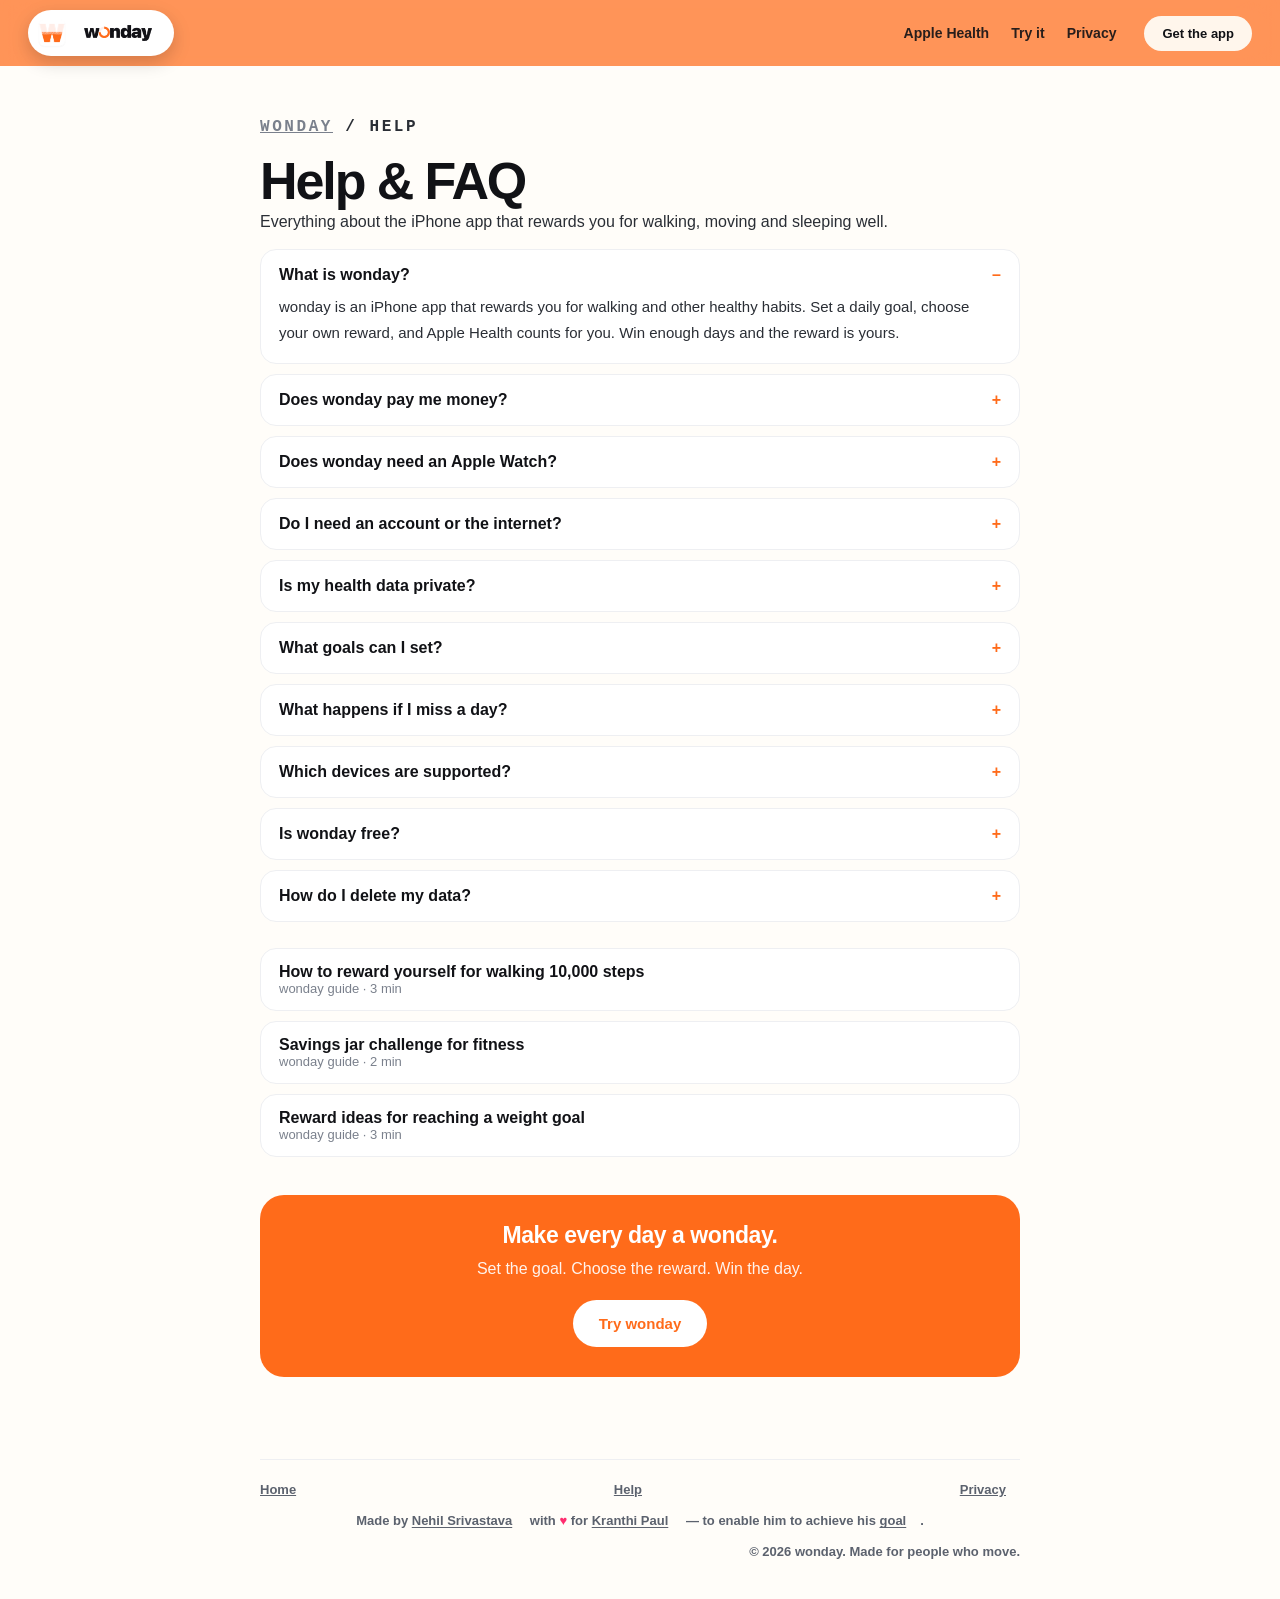
==== site/help.html @ b44d1495 "website, welcome page" ====
<!doctype html>
<html lang="en">
<head>
<meta charset="utf-8">
<meta name="viewport" content="width=device-width, initial-scale=1">
<title>Help &amp; FAQ | wonday rewards</title>
<meta name="description" content="wonday help: the iPhone app that rewards you for walking. No Apple Watch needed, no account, health data stays on your phone.">
<!-- Live domain: https://wonday.kranehx.com -->
<link rel="canonical" href="https://wonday.kranehx.com/help.html">
<meta property="og:site_name" content="wonday">
<meta property="og:type" content="website">
<meta property="og:title" content="Help &amp; FAQ | wonday rewards">
<meta property="og:description" content="wonday help: the iPhone app that rewards you for walking. No Apple Watch needed, no account, health data stays on your phone.">
<meta property="og:url" content="https://wonday.kranehx.com/help.html">
<meta property="og:image" content="https://wonday.kranehx.com/assets/wonday-share.png">
<meta name="twitter:card" content="summary_large_image">
<meta name="twitter:title" content="Help &amp; FAQ | wonday rewards">
<meta name="twitter:description" content="wonday help: the iPhone app that rewards you for walking. No Apple Watch needed, no account, health data stays on your phone.">
<meta name="twitter:image" content="https://wonday.kranehx.com/assets/wonday-share.png">
<link rel="icon" href="assets/wonday-favicon.png">
<link rel="apple-touch-icon" href="assets/wonday-favicon.png">
<link rel="stylesheet" href="styles.css">
<link rel="stylesheet" href="pages.css">
<script type="application/ld+json">
{"@context":"https://schema.org","@type":"FAQPage","mainEntity":[
{"@type":"Question","name":"What is wonday?","acceptedAnswer":{"@type":"Answer","text":"wonday is an iPhone app that rewards you for walking and other healthy habits. Set a daily goal, choose your own reward, and Apple Health counts for you. Win enough days and the reward is yours."}},
{"@type":"Question","name":"Does wonday pay me money?","acceptedAnswer":{"@type":"Answer","text":"No. You pay for your own rewards. wonday only keeps the score: it tracks your wins and tells you when a reward is earned."}},
{"@type":"Question","name":"Does wonday need an Apple Watch?","acceptedAnswer":{"@type":"Answer","text":"No. Your iPhone already counts steps through Apple Health. An Apple Watch can improve accuracy for workouts and rings, but it is optional."}},
{"@type":"Question","name":"Do I need an account or the internet?","acceptedAnswer":{"@type":"Answer","text":"No sign-up, no account, no server. Everything works on your iPhone, including offline."}},
{"@type":"Question","name":"Is my health data private?","acceptedAnswer":{"@type":"Answer","text":"Yes. wonday reads Apple Health data read-only to keep score. It never writes to Apple Health and health data never leaves your iPhone."}},
{"@type":"Question","name":"What goals can I set?","acceptedAnswer":{"@type":"Answer","text":"Steps, activity rings, workouts or exercise minutes, and sleep — anything Apple Health already tracks."}},
{"@type":"Question","name":"What happens if I miss a day?","acceptedAnswer":{"@type":"Answer","text":"That is fine. Pick flexible (for example 20 wins of 30 days), a streak, or a savings jar that fills with every win."}},
{"@type":"Question","name":"Which devices are supported?","acceptedAnswer":{"@type":"Answer","text":"iPhone with iOS 18 or later, using Apple Health."}},
{"@type":"Question","name":"Is wonday free?","acceptedAnswer":{"@type":"Answer","text":"Yes, wonday is free to download on the App Store."}},
{"@type":"Question","name":"How do I delete my data?","acceptedAnswer":{"@type":"Answer","text":"Your data lives only on your iPhone. Delete a challenge inside the app to remove it, or delete the app to remove everything."}}
]}
</script>
</head>
<body class="page" data-block="hero">
<header class="topbar" id="topbar" style="--bar:#FF6B1A">
  <a class="logo" href="index.html" aria-label="wonday home"><img class="brand-icon" src="assets/wonday-icon.png" alt="" width="72" height="72"><img class="brand-logo" src="assets/wonday-wordmark-transparent.png" alt="wonday" width="120" height="45"></a>
  <nav class="links" aria-label="Sections">
    <a href="index.html#health">Apple Health</a>
    <a href="index.html#try">Try it</a>
    <a href="privacy.html">Privacy</a>
  </nav>
  <a class="getapp" href="index.html#final">Get the app</a>
</header>
<main class="page-main">
  <p class="crumb"><a href="index.html">wonday</a> / Help</p>
  <h1>Help &amp; FAQ</h1>
  <p class="lede">Everything about the iPhone app that rewards you for walking, moving and sleeping well.</p>

  <div class="faq">
    <details open>
      <summary>What is wonday?</summary>
      <p>wonday is an iPhone app that rewards you for walking and other healthy habits. Set a daily goal, choose your own reward, and Apple&nbsp;Health counts for you. Win enough days and the reward is yours.</p>
    </details>
    <details>
      <summary>Does wonday pay me money?</summary>
      <p>No. You pay for your own rewards — a trip, shoes, a treat, anything you choose. wonday only keeps the score: it tracks your wins and tells you when a reward is earned.</p>
    </details>
    <details>
      <summary>Does wonday need an Apple Watch?</summary>
      <p>No. Your iPhone already counts steps through Apple&nbsp;Health, so you can start today with the phone in your pocket. An Apple&nbsp;Watch can improve accuracy for workouts and rings, but it is optional.</p>
    </details>
    <details>
      <summary>Do I need an account or the internet?</summary>
      <p>No sign-up, no account, no server. Everything works on your iPhone, including offline.</p>
    </details>
    <details>
      <summary>Is my health data private?</summary>
      <p>Yes. wonday reads Apple&nbsp;Health data read-only to keep score. It never writes to Apple&nbsp;Health, and health data never leaves your iPhone. See the <a href="privacy.html">Privacy Policy</a>.</p>
    </details>
    <details>
      <summary>What goals can I set?</summary>
      <p>Steps, activity rings, workouts or exercise minutes, and sleep — anything Apple&nbsp;Health already tracks. No logging: your day fills up on its own.</p>
    </details>
    <details>
      <summary>What happens if I miss a day?</summary>
      <p>That&rsquo;s fine. Pick a flexible rule (for example 20 wins of 30 days), keep a streak, or fill a savings jar with every win.</p>
    </details>
    <details>
      <summary>Which devices are supported?</summary>
      <p>iPhone with iOS 18 or later, using Apple&nbsp;Health.</p>
    </details>
    <details>
      <summary>Is wonday free?</summary>
      <p>Yes, wonday is free to download on the App Store.</p>
    </details>
    <details>
      <summary>How do I delete my data?</summary>
      <p>Your data lives only on your iPhone. Delete a challenge inside the app to remove it, or delete the app to remove everything.</p>
    </details>
  </div>

  <div class="more">
    <a href="walk-10000-steps.html">How to reward yourself for walking 10,000 steps<span>wonday guide · 3 min</span></a>
    <a href="savings-jar-challenge.html">Savings jar challenge for fitness<span>wonday guide · 2 min</span></a>
    <a href="reward-ideas-weight-goal.html">Reward ideas for reaching a weight goal<span>wonday guide · 3 min</span></a>
  </div>

  <div class="cta-card">
    <h2>Make every day a wonday.</h2>
    <p>Set the goal. Choose the reward. Win the day.</p>
    <a class="btn light" href="index.html#final">Try wonday</a>
  </div>
</main>
<footer class="page-foot">
  <a href="index.html">Home</a><a href="help.html">Help</a><a href="privacy.html">Privacy</a>
  <span class="madewith">Made by <a href="https://www.linkedin.com/in/nehilsrivastava/">Nehil Srivastava</a> with <span class="heart" aria-hidden="true">♥</span> for <a href="https://www.linkedin.com/in/paulkranti/">Kranthi Paul</a> &mdash; to enable him to achieve his <a href="https://www.linkedin.com/posts/paulkranti_i-want-to-gift-myself-a-dgx-spark-worth-700k-activity-7517528913028243456-nfIk">goal</a>.</span>
  <span class="copyr">© 2026 wonday. Made for people who move.</span>
</footer>
</body>
</html>
---- site/styles.css ----
*{box-sizing:border-box;margin:0;padding:0}
:root{
  --hero:#FF6B1A; --try:#2F5BFF; --deal:#FF2D6F; --dark:#0D0F14; --health:#D92D20;
  --ink:#111216; --paper:#fff; --cream:#FFF6EC;
  --radius-phone:54px;
  --font:-apple-system,BlinkMacSystemFont,"SF Pro Display","Inter","Segoe UI",sans-serif;
  --mono:ui-monospace,"SF Mono",Menlo,monospace;
}
html{scroll-behavior:smooth}
body{font-family:var(--font);color:#fff;background:var(--hero);-webkit-font-smoothing:antialiased}
a{color:inherit}

/* top bar takes color of block under it (set from JS via --bar) */
.topbar{position:fixed;top:0;left:0;right:0;z-index:50;display:flex;align-items:center;gap:28px;
  padding:10px 28px;backdrop-filter:blur(18px);-webkit-backdrop-filter:blur(18px);
  background-color:var(--bar, #FF6B1A);
  background:color-mix(in srgb,var(--bar, #FF6B1A) 72%, transparent);
  transition:background-color .4s}
.topbar .logo{display:inline-flex;align-items:center;gap:9px;text-decoration:none;background:#fff;border-radius:99px;padding:6px 16px 6px 7px;box-shadow:0 6px 18px rgba(0,0,0,.18)}
.brand-logo{height:30px;width:auto;display:block}
.brand-icon{height:34px;width:auto;display:block}
.brand-lockup{height:46px;width:auto;display:block}
.vh{position:absolute;width:1px;height:1px;overflow:hidden;clip:rect(0 0 0 0);white-space:nowrap}
/* brand ring-o: 3/4 solid, pale quarter top-left — matches brand/ wordmark */
.ring-o{position:relative;display:inline-block;width:.74em;height:.74em;border-radius:50%;vertical-align:-.05em;
  background:conic-gradient(from 270deg, rgba(255,255,255,.45) 0deg 90deg, #fff 90deg 360deg);
  -webkit-mask:radial-gradient(farthest-side, transparent 60%, #000 69%);
  mask:radial-gradient(farthest-side, transparent 60%, #000 69%)}
.topbar nav{margin-left:auto;display:flex;gap:22px;font-size:14px;font-weight:600;opacity:.9}
.topbar nav a{text-decoration:none}
.getapp{background:var(--cream);color:var(--ink);font-weight:800;font-size:13px;padding:10px 18px;border-radius:99px;text-decoration:none}

.block{min-height:100vh;display:flex;align-items:center;position:relative;overflow:hidden;padding:110px 0 70px}
.wrap{width:min(1180px,92vw);margin:0 auto;display:grid;grid-template-columns:1.05fr .95fr;gap:40px;align-items:center;position:relative;z-index:2}
.wrap.flip .copy{order:2}.wrap.flip .stage{order:1}
.hero{background:var(--hero)} .health{background:var(--health)} .try{background:var(--try)} .deal{background:var(--deal)}
.private{background:var(--dark)} .final{background:var(--hero);text-align:center}

.kicker{font-family:var(--mono);font-size:11px;font-weight:700;letter-spacing:.18em;text-transform:uppercase;opacity:.75;margin-bottom:14px}
h1,h2{font-weight:900;letter-spacing:-.045em;line-height:.95;font-size:clamp(56px,7.2vw,108px)}
.sub{margin-top:18px;font-size:17px;font-weight:500;max-width:44ch;opacity:.92}
.promise{margin-top:10px;font-size:17px;font-weight:800}
.cta-row{display:flex;align-items:center;gap:20px;margin-top:26px;flex-wrap:wrap}
.btn{display:inline-flex;align-items:center;gap:8px;border-radius:99px;padding:15px 26px;font-weight:800;font-size:15px;text-decoration:none;transition:color .4s}
.btn.light{background:#fff;color:var(--ink)} .btn.dark{background:var(--ink);color:#fff}
.textlink{color:#fff;font-weight:700}
.chips{margin-top:16px;font-size:13px;font-weight:600;opacity:.85}

/* floating background circles */
.orb{position:absolute;border-radius:50%;background:rgba(255,255,255,.14);pointer-events:none;animation:drift 9s ease-in-out infinite alternate}
.hero .o1{width:340px;height:340px;left:-120px;top:18%}.hero .o2{width:120px;height:120px;left:44%;bottom:8%}
.hero .o3{width:220px;height:220px;right:-60px;top:8%;background:rgba(255,255,255,.1)}
.try .o1{width:150px;height:150px;left:-40px;bottom:10%}.try .o2{width:260px;height:260px;right:-70px;top:20%}
.deal .o1{width:280px;height:280px;left:-90px;top:22%}.deal .o2{width:130px;height:130px;right:6%;bottom:8%}
.private .o1{width:300px;height:300px;left:-110px;bottom:-40px;background:rgba(255,255,255,.07)}
.final .o1{width:200px;height:200px;left:-60px;top:20%}.final .o2{width:180px;height:180px;right:-40px;bottom:20%}
@keyframes drift{to{transform:translateY(-26px)}}

/* reveal */
.reveal{opacity:0;transform:translateY(34px);transition:opacity .7s ease,transform .7s ease}
.reveal.in{opacity:1;transform:none}

/* phone */
.stage{display:flex;justify-content:center;position:relative}
.phone{width:300px;height:620px;background:#0b0b0d;border-radius:var(--radius-phone);padding:11px;box-shadow:0 40px 80px -20px rgba(0,0,0,.5);position:relative;animation:rise .8s ease}
.phone.small{width:290px;height:600px}
.notch{position:absolute;top:22px;left:50%;transform:translateX(-50%);width:110px;height:26px;background:#0b0b0d;border-radius:99px;z-index:5}
.screen{background:#fff;color:var(--ink);border-radius:44px;height:100%;overflow:hidden;position:relative;display:flex;flex-direction:column}
.app-top{padding:52px 18px 10px}
.app-row{display:flex;justify-content:space-between;align-items:center}
.pill{font-family:var(--mono);font-size:10px;font-weight:800;text-transform:uppercase;background:var(--hero);color:#fff;padding:6px 10px;border-radius:99px}
.daylabel{font-size:12px;font-weight:600;color:#7A808C}
.app-name{font-size:24px;font-weight:800;letter-spacing:-.03em;margin-top:10px}
.app-rule{font-family:var(--mono);font-size:11px;color:#7A808C;margin-top:2px}
.bars{display:flex;gap:3px;align-items:flex-end;height:42px;margin-top:14px}
.bars i{flex:1;background:#EEEFF2;border-radius:3px;min-height:6px;height:40px;transition:all .3s}
.bars i.on{background:var(--hero)} .bars i.miss{background:#E5484D!important;height:10px!important;align-self:flex-end}
.goalrow{display:flex;justify-content:space-between;font-family:var(--mono);font-size:10px;font-weight:800;color:var(--hero);margin-top:8px;text-transform:uppercase}
.app-fill{margin-top:auto;position:relative;background:var(--hero);color:#fff;padding:34px 20px 26px;min-height:250px;transition:background .5s}
.fill-clip{position:relative;height:100%;overflow:hidden}
.wave{position:absolute;top:-1px;left:0;width:200%;height:18px;transform:translateY(-16px);animation:waveSlide 2.8s linear infinite}
@keyframes waveSlide{to{transform:translate(-50%,-16px)}}
#heroFill{min-height:360px}
.wave path{fill:#FF6B1A}
.bignum{font-size:72px;font-weight:900;letter-spacing:-.05em;line-height:1}
.bignum small{font-size:14px;font-weight:700;letter-spacing:0}
.rem{font-size:15px;font-weight:800;margin-top:6px}
.stamp{position:absolute;top:6px;right:18px;background:#fff;color:var(--hero);font-weight:900;padding:6px 14px;border-radius:99px;transform:rotate(-8deg) scale(0);transition:transform .35s cubic-bezier(.2,2,.4,1);font-size:14px}
.stamp.show{transform:rotate(-8deg) scale(1)}
.confetti i,.cf{position:absolute;width:8px;height:8px;border-radius:2px;z-index:6;pointer-events:none;animation:pop 1.1s ease-out forwards}
@keyframes pop{from{transform:translate(0,0) rotate(0);opacity:1}to{transform:translate(var(--dx,0px),var(--dy,-90px)) rotate(320deg);opacity:0}}
.float{position:absolute;z-index:2;display:flex;align-items:center;gap:10px;background:#fff;color:var(--ink);font-size:12px;padding:10px 16px 10px 10px;border-radius:16px;box-shadow:0 14px 30px rgba(0,0,0,.3);animation:bob 3s ease-in-out infinite alternate}
.float b{display:block;font-size:14px;font-weight:800;white-space:nowrap}
.float small{display:block;font-family:var(--mono);font-size:9.5px;font-weight:800;letter-spacing:.12em;color:#7A808C}
.fic{width:36px;height:36px;border-radius:11px;display:flex;align-items:center;justify-content:center;font-size:18px;font-weight:900;color:#fff;flex:none}
.fic.green{background:#13A866}.fic.pink{background:#FF2D6F}
.f1{left:-56px;top:140px}.f2{right:-56px;bottom:170px;background:var(--ink);color:#fff}
.f2 small{color:#FF8FAB}
@keyframes bob{to{transform:translateY(-10px)}}

/* try/walk */
.walk-screen{text-align:center}
.walk-fill{position:absolute;left:0;right:0;bottom:0;height:0%;background:var(--try);transition:height .1s linear}
.walk-top{padding:60px 20px 0;position:relative;z-index:2}
.walk-title{font-size:19px;font-weight:800}.walk-sub{font-size:13px;color:#7A808C}
.walk-top.lit .walk-title{color:#fff}
.walk-top.lit .walk-sub{color:rgba(255,255,255,.85)}
.walk-count{margin:auto;position:relative;z-index:2;font-size:72px;font-weight:900}
.walk-count small{display:block;font-size:12px;font-weight:600;color:#7A808C}
.walk-count.lit{color:#fff}
.walk-count.lit small{color:rgba(255,255,255,.85)}
.walk-bottom{padding:0 0 26px;position:relative;z-index:2}
.walk-bottom.lit .holdlabel{color:rgba(255,255,255,.9)}
.walk-bottom.lit .holdbtn{background:#fff}
.walk-bottom.lit .holdbtn .feet{filter:none}
.walk-bottom.lit .holdbtn .pulse{border-color:#fff}
.walk-bottom.lit .resetlink{color:#fff}
.walk-count{margin:auto;position:relative;z-index:2;font-size:72px;font-weight:900}
.walk-count small{display:block;font-size:12px;font-weight:600;color:#7A808C}
.walk-bottom{padding:0 0 26px;position:relative;z-index:2}
.holdbtn{width:92px;height:92px;border-radius:50%;background:var(--ink);color:#fff;border:none;font-size:28px;position:relative;cursor:pointer;touch-action:none;transition:background .3s}
.holdbtn .feet{filter:brightness(0) invert(1);transition:filter .3s}
.holdbtn .pulse{position:absolute;inset:-10px;border:3px solid var(--ink);border-radius:50%;opacity:.4;animation:pulse 1.6s infinite}
@keyframes pulse{to{transform:scale(1.15);opacity:0}}
.holdlabel{font-size:12px;font-weight:600;margin-top:8px;color:#5C626E}
.unlock{position:relative;z-index:3;margin:0 22px;background:#fff;color:var(--ink);border-radius:16px;padding:12px;font-weight:800;transform:scale(0);transition:transform .3s;box-shadow:0 12px 30px rgba(0,0,0,.25)}
.unlock.show{transform:scale(1)}
.unlock.shake{animation:shake .4s}
@keyframes shake{25%{transform:translateX(-6px) scale(1)}75%{transform:translateX(6px) scale(1)}}
.resetlink{background:none;border:none;color:inherit;font-weight:700;margin-top:10px;cursor:pointer;text-decoration:underline}

.health .o1{width:260px;height:260px;left:-80px;top:16%}
.health .o2{width:150px;height:150px;right:4%;bottom:8%}

/* health rows */
.hchecks{list-style:none;margin-top:24px;display:grid;gap:12px}
.hchecks li{display:flex;align-items:center;gap:14px;background:rgba(255,255,255,.14);border-radius:18px;padding:14px 18px;font-size:17px;font-weight:700}
.hchecks i{background:#fff;color:var(--health);font-style:normal;font-weight:900;width:30px;height:30px;border-radius:50%;display:flex;align-items:center;justify-content:center;flex:none;font-size:16px}

/* health phone */
.hscreen{background:#F2F3F5;padding:14px 14px 12px}
.hnote{display:flex;gap:10px;align-items:flex-start;background:rgba(255,255,255,.92);backdrop-filter:blur(12px);border-radius:20px;padding:10px 12px;box-shadow:0 14px 34px rgba(0,0,0,.25);transform:translateY(-140%);opacity:0;transition:transform .5s cubic-bezier(.2,1.2,.3,1),opacity .4s;position:relative;z-index:5}
.hnote.drop{transform:none;opacity:1}
.hnote img{width:48px;height:48px;flex:none}
.hnote div{flex:1;min-width:0}
.hnote b{display:block;font-size:13px}
.hnote span{display:block;font-size:12px;color:#5C626E}
.hnote em{font-style:normal;font-size:11px;color:#7A808C}
.hconn{padding-top:14px}
.hicons{display:flex;align-items:center;gap:10px}
.hheart{width:52px;height:52px;border-radius:15px;background:#FA2D48;color:#fff;font-size:26px;display:flex;align-items:center;justify-content:center;flex:none;box-shadow:0 8px 18px rgba(250,45,72,.4)}
.hwonday{width:66px;height:66px;flex:none;filter:drop-shadow(0 8px 14px rgba(0,0,0,.2))}
.hflow{flex:1;display:flex;justify-content:space-between;align-items:center;padding:0 4px}
.hflow i{width:6px;height:6px;border-radius:50%;background:#C9CDD4;animation:flowdot 1.2s ease-in-out infinite}
.hflow i:nth-child(2){animation-delay:.12s}.hflow i:nth-child(3){animation-delay:.24s}
.hflow i:nth-child(4){animation-delay:.36s}.hflow i:nth-child(5){animation-delay:.48s}
.hflow i:nth-child(6){animation-delay:.6s}.hflow i:nth-child(7){animation-delay:.72s}
.hflow i:nth-child(8){animation-delay:.84s}
@keyframes flowdot{0%,100%{opacity:.4;transform:scale(.8)}50%{opacity:1;transform:scale(1.25);background:var(--health)}}
.hstatus{display:flex;align-items:center;gap:6px;margin-top:10px;font-size:11.5px;font-weight:800;color:#13A866}
.hstatus i{width:8px;height:8px;border-radius:50%;background:#13A866;flex:none}
.hrows{display:grid;gap:10px;margin-top:12px}
.hcard{background:#fff;border-radius:16px;padding:11px 13px;box-shadow:0 4px 14px rgba(0,0,0,.06)}
.hcard-top{display:flex;align-items:center;gap:7px}
.dot{width:9px;height:9px;border-radius:50%;flex:none}
.dot.orange{background:#FF6B1A}.dot.pink{background:#FF2D6F}.dot.green{background:#13A866}.dot.blue{background:#2F5BFF}
.hlabel{font-size:13px;font-weight:700;color:#3A3F47}
.hval{margin-left:auto;font-size:15px;font-weight:800;font-variant-numeric:tabular-nums}
.hval small{font-size:11px;font-weight:600;color:#7A808C}
.hwon{background:#13A866;color:#fff;font-size:10.5px;font-weight:900;letter-spacing:.06em;padding:5px 10px;border-radius:99px;transform:scale(0);transition:transform .35s cubic-bezier(.2,2,.4,1)}
.hwon.show{transform:scale(1)}
.htrack{height:7px;border-radius:99px;background:#E9EBEF;margin-top:9px;overflow:hidden}
.htrack .fill{display:block;height:100%;width:0;border-radius:99px}
.fill.orange{background:#FF6B1A}.fill.pink{background:#FF2D6F}.fill.green{background:#13A866}.fill.blue{background:#2F5BFF}
.hsync{margin-top:auto;padding-top:12px;text-align:center;font-size:11.5px;font-weight:600;color:#7A808C}

/* deal */
.pinkphone .screen,.screen.pinks{background:var(--deal);color:#fff;padding:56px 20px 22px}
.newlabel{font-family:var(--mono);font-size:10px;letter-spacing:.16em;opacity:.8}
.sentence{font-size:21px;font-weight:800;line-height:1.65;margin-top:14px;min-height:210px}
.sentence .blank{border:2.5px dashed rgba(255,255,255,.55);border-radius:99px;padding:0 12px;color:rgba(255,255,255,.6);white-space:nowrap}
.sentence .pillw{background:#fff;color:var(--deal);border-radius:99px;padding:0 12px;box-shadow:0 6px 0 rgba(0,0,0,.12);display:inline-block;animation:popin .35s}
@keyframes popin{from{transform:scale(.6)}to{transform:scale(1)}}
.paynote{font-size:12px;font-weight:600;opacity:.9}
.startbtn{margin-top:12px;width:100%;border:none;border-radius:99px;padding:14px;font-weight:800;font-size:14px;background:rgba(255,255,255,.35);color:#fff}
.startbtn.lit{background:#fff;color:var(--deal)}


/* privacy */
.screen.white{background:var(--cream);text-align:center;padding:60px 20px 20px}
.lock{font-size:44px;background:var(--hero);width:76px;height:76px;border-radius:22px;display:flex;align-items:center;justify-content:center;margin:0 auto;transition:transform .3s}
.lock.shut{transform:scale(1.1) rotate(-6deg)}
.just{font-size:20px;font-weight:800;margin:12px 0}
.privlist{list-style:none;display:grid;gap:10px;text-align:left}
.privlist li{background:#fff;border-radius:14px;padding:10px 12px;display:flex;gap:10px;align-items:flex-start;opacity:0;transform:translateX(20px);transition:all .5s}
.privlist li.in{opacity:1;transform:none}
.privlist i{background:var(--hero);color:#fff;font-style:normal;font-weight:800;width:22px;height:22px;border-radius:50%;display:flex;align-items:center;justify-content:center;font-size:13px;flex:none}
.privlist b{font-size:13px;display:block}.privlist span{font-size:11px;color:#7A808C}

/* story */
.story{background:var(--cream);color:var(--ink)}
.story .o1{width:260px;height:260px;right:-70px;top:14%;background:rgba(255,107,26,.14)}
.story .sub{color:#3A3F47;opacity:1}
.story .sub a,.story .sig a{color:inherit;text-decoration:underline;text-underline-offset:2px}
/* story highlights: the prize + the challenge */
.story .prize{color:#B34A00;font-weight:800;white-space:nowrap}
.dealchips{list-style:none;display:flex;gap:8px;margin:14px 0 4px;padding:0 0 4px;flex-wrap:nowrap;overflow-x:auto;scrollbar-width:none;-webkit-overflow-scrolling:touch}
.dealchips::-webkit-scrollbar{display:none}
.dealchips li{background:#fff;border-radius:99px;padding:5px 14px 5px 5px;box-shadow:0 8px 18px rgba(0,0,0,.08);display:inline-flex;flex:none;align-items:center;gap:8px}
.dealchips b{display:inline-block;background:rgba(255,107,26,.16);color:#B34A00;font-size:12.5px;font-weight:900;letter-spacing:-.01em;padding:5px 11px;border-radius:99px;font-variant-numeric:tabular-nums;white-space:nowrap}
.dealchips span{display:inline-block;font-size:11px;font-weight:700;color:#3A3F47;white-space:nowrap}
/* Monday becomes wonday */
.daymorph{position:relative;display:inline-grid;white-space:nowrap;font-weight:900}
.daymorph .dm-a,.daymorph .dm-b{grid-area:1/1;display:inline-block;transition:opacity .45s ease,transform .45s ease,filter .45s ease}
.daymorph .dm-b{opacity:0;transform:translateY(.4em);filter:blur(3px);font-weight:900}
.daymorph.won .dm-a{opacity:0;transform:translateY(-.4em);filter:blur(3px)}
.daymorph.won .dm-b{opacity:1;transform:none;filter:none}
.ring-o-brand{position:relative;display:inline-block;width:.74em;height:.74em;border-radius:50%;vertical-align:-.05em;
  background:conic-gradient(from 270deg, rgba(255,107,26,.18) 0deg 90deg, #FF6B1A 90deg 360deg);
  -webkit-mask:radial-gradient(farthest-side, transparent 60%, #000 69%);
  mask:radial-gradient(farthest-side, transparent 60%, #000 69%)}
.wordmark{font-weight:900;letter-spacing:-.02em;white-space:nowrap}
.storylink{display:inline-flex;margin-top:22px;background:var(--ink);color:#fff;font-weight:800;font-size:14px;padding:13px 22px;border-radius:99px;text-decoration:none}
.storyside{flex-direction:column;align-items:center;gap:4px}
.storyside .storylink{margin-top:14px}
.sig{margin-top:14px;font-size:14px;font-weight:700;color:#7A808C}
.sig .heart{color:#FF6B1A}
.storycard{background:#fff;color:var(--ink);border-radius:28px;padding:30px 28px;max-width:360px;box-shadow:0 30px 60px -20px rgba(0,0,0,.25);transform:rotate(-2deg);margin:0}
.scard-kicker{font-family:var(--mono);font-size:10px;font-weight:800;letter-spacing:.16em;text-transform:uppercase;color:#FF2D6F}
.storycard blockquote{font-size:24px;font-weight:800;letter-spacing:-.02em;line-height:1.35;margin-top:12px}
.scard-note{margin-top:14px;font-size:13px;font-weight:600;color:#7A808C}
body[data-block="story"] .topbar{color:var(--ink)}
body[data-block="story"] .getapp{background:var(--ink);color:#fff}

/* final */
.center{width:min(900px,92vw);margin:0 auto;position:relative;z-index:2}
.center h2{font-size:clamp(52px,8vw,110px)}
.final-icon{width:112px;height:auto;margin:0 auto 24px;display:block;filter:drop-shadow(0 18px 30px rgba(0,0,0,.3));animation:bob 3s ease-in-out infinite alternate}
.final .sub,.final .promise{margin-left:auto;margin-right:auto;text-align:center;max-width:none}
.final-btn{margin-top:32px;color:var(--hero)}
footer{margin-top:60px;border-top:1px solid rgba(255,255,255,.3);padding-top:18px;display:flex;justify-content:space-between;align-items:center;gap:14px;font-size:12px;font-weight:600;flex-wrap:wrap}
footer a{margin-right:14px}
footer .madeby{flex-basis:100%;text-align:center;opacity:.92}
footer .madeby a{margin-right:0;text-decoration:underline;text-underline-offset:2px}
footer .heart{color:#FFD9E4}
.logo.small{font-size:18px;font-weight:900}

@media (max-width:900px){
  .wrap{grid-template-columns:1fr;text-align:left}
  .wrap>.copy{order:1}.wrap>.stage{order:2}
  .topbar nav{display:none}
  h1,h2{font-size:clamp(48px,14vw,72px)}
  .float{display:none}
  .final{text-align:center}.final .center{text-align:center}
}
@media (prefers-reduced-motion:reduce){
  *,*::before,*::after{animation:none!important;transition:none!important}
  html{scroll-behavior:auto}
  .reveal{opacity:1;transform:none}
}
---- site/pages.css ----
/* Shared article styles for privacy / help / guides. Loaded after styles.css. */
body.page{background:#FFFDF9;color:#111216}
body.page .topbar{position:sticky;top:0}
.page-main{width:min(760px,92vw);margin:0 auto;padding:48px 0 24px}
.crumb{font-family:var(--mono);font-size:11px;font-weight:700;letter-spacing:.16em;text-transform:uppercase;color:#7A808C;margin-bottom:12px}
.crumb a{color:#7A808C}
.page-main h1{font-size:clamp(34px,6vw,52px);font-weight:900;letter-spacing:-.04em;line-height:1.02;color:#111216}
.lede{margin-top:14px;font-size:18px;line-height:1.6;color:#3A3F47}
.page-main h2{font-size:23px;font-weight:800;letter-spacing:-.02em;margin:34px 0 10px;color:#111216}
.page-main p{margin:0 0 14px;line-height:1.7;font-size:16px;color:#2A2E35}
.page-main ul,.page-main ol{margin:0 0 16px 20px;line-height:1.7;font-size:16px;color:#2A2E35}
.page-main li{margin-bottom:8px}
.faq details{background:#fff;border:1px solid #EEEFF2;border-radius:16px;margin-bottom:10px;padding:16px 18px}
.faq summary{font-weight:800;font-size:16px;cursor:pointer;list-style:none}
.faq summary::-webkit-details-marker{display:none}
.faq summary::after{content:"+";float:right;color:var(--hero);font-weight:900}
.faq details[open] summary::after{content:"–"}
.faq details p{margin:10px 0 2px;font-size:15px}
.cta-card{background:var(--hero);color:#fff;border-radius:24px;padding:30px 26px;text-align:center;margin:38px 0}
.cta-card h2{color:#fff;margin:0 0 8px}
.cta-card p{color:rgba(255,255,255,.92);margin-bottom:18px}
.cta-card .btn{background:#fff;color:var(--hero)}
.more{display:grid;gap:10px;margin:26px 0}
.more a{display:block;background:#fff;border:1px solid #EEEFF2;border-radius:16px;padding:14px 18px;font-weight:700;text-decoration:none;color:#111216}
.more a span{display:block;font-weight:500;font-size:13px;color:#7A808C}
.page-foot{border-top:1px solid #EEEFF2;margin-top:20px;padding:22px 0 40px;width:min(760px,92vw);margin-left:auto;margin-right:auto;display:flex;gap:16px;flex-wrap:wrap;font-size:13px;font-weight:600;color:#5C626E}
.page-foot a{color:#5C626E}
.page-foot .copyr{margin-left:auto}
.page-foot .madewith{flex-basis:100%;text-align:center}
.page-foot .madewith a{text-decoration:underline;text-underline-offset:2px}
.page-foot .heart{color:#FF2D6F}
.meta{font-size:13px;color:#7A808C;margin-top:18px}
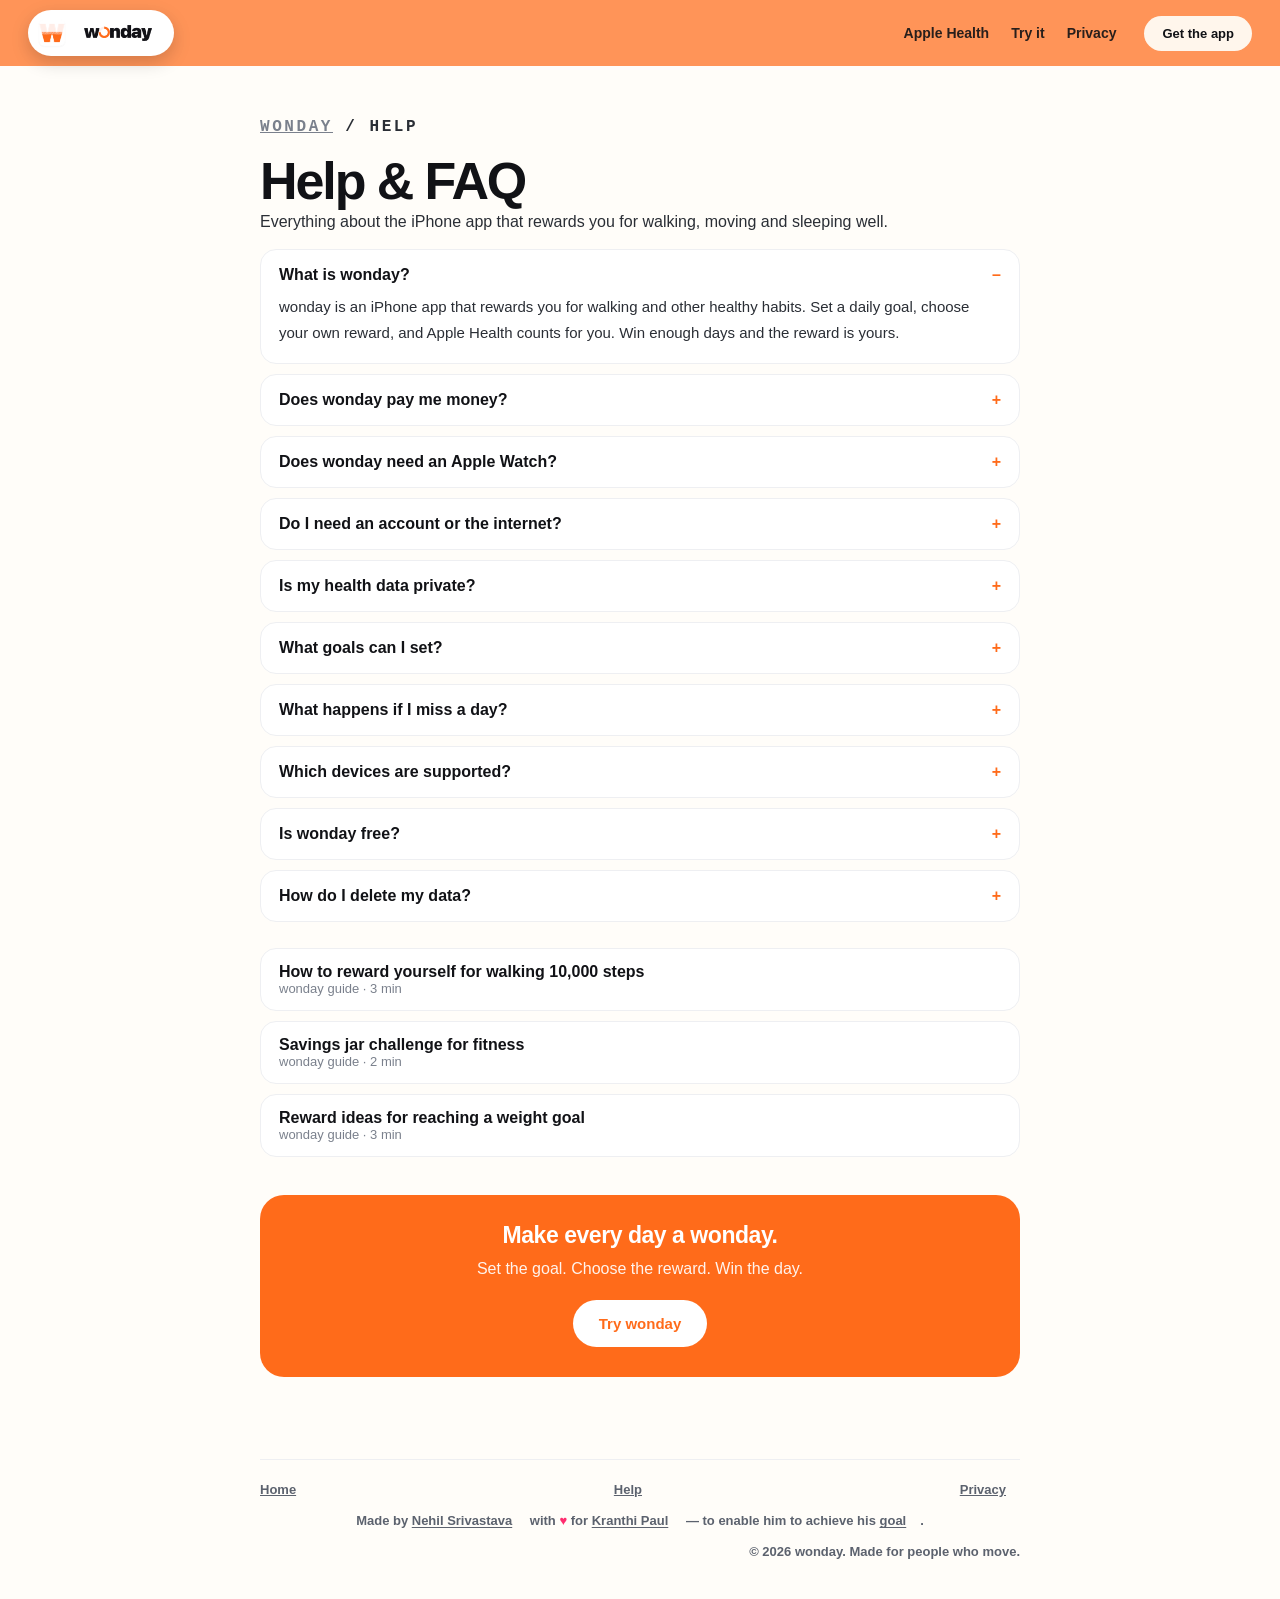
==== commit 4ebbb6a8: "website"" ====
--- a/site/help.html
+++ b/site/help.html
@@ -2,7 +2,7 @@
 <html lang="en">
 <head>
 <meta charset="utf-8">
-<meta name="viewport" content="width=device-width, initial-scale=1">
+<meta name="viewport" content="width=device-width, initial-scale=1, viewport-fit=cover">
 <title>Help &amp; FAQ | wonday rewards</title>
 <meta name="description" content="wonday help: the iPhone app that rewards you for walking. No Apple Watch needed, no account, health data stays on your phone.">
 <!-- Live domain: https://wonday.kranehx.com -->
@@ -19,7 +19,7 @@
 <meta name="twitter:image" content="https://wonday.kranehx.com/assets/wonday-share.png">
 <link rel="icon" href="assets/wonday-favicon.png">
 <link rel="apple-touch-icon" href="assets/wonday-favicon.png">
-<link rel="stylesheet" href="styles.css">
+<link rel="stylesheet" href="styles.css?v=9">
 <link rel="stylesheet" href="pages.css">
 <script type="application/ld+json">
 {"@context":"https://schema.org","@type":"FAQPage","mainEntity":[
--- a/site/styles.css
+++ b/site/styles.css
@@ -1,6 +1,6 @@
 *{box-sizing:border-box;margin:0;padding:0}
 :root{
-  --hero:#FF6B1A; --try:#2F5BFF; --deal:#FF2D6F; --dark:#0D0F14; --health:#D92D20;
+  --hero:#FF6B1A; --try:#2F5BFF; --deal:#FF2D6F; --dark:#0D0F14; --health:#D92D20; --green:#13A866;
   --ink:#111216; --paper:#fff; --cream:#FFF6EC;
   --radius-phone:54px;
   --font:-apple-system,BlinkMacSystemFont,"SF Pro Display","Inter","Segoe UI",sans-serif;
@@ -12,7 +12,7 @@
 
 /* top bar takes color of block under it (set from JS via --bar) */
 .topbar{position:fixed;top:0;left:0;right:0;z-index:50;display:flex;align-items:center;gap:28px;
-  padding:10px 28px;backdrop-filter:blur(18px);-webkit-backdrop-filter:blur(18px);
+  padding:10px 28px;padding-top:calc(10px + env(safe-area-inset-top));
   background-color:var(--bar, #FF6B1A);
   background:color-mix(in srgb,var(--bar, #FF6B1A) 72%, transparent);
   transition:background-color .4s}
@@ -42,9 +42,12 @@
 .promise{margin-top:10px;font-size:17px;font-weight:800}
 .cta-row{display:flex;align-items:center;gap:20px;margin-top:26px;flex-wrap:wrap}
 .btn{display:inline-flex;align-items:center;gap:8px;border-radius:99px;padding:15px 26px;font-weight:800;font-size:15px;text-decoration:none;transition:color .4s}
+.btn svg{flex:none}
 .btn.light{background:#fff;color:var(--ink)} .btn.dark{background:var(--ink);color:#fff}
 .textlink{color:#fff;font-weight:700}
 .chips{margin-top:16px;font-size:13px;font-weight:600;opacity:.85}
+.btn .dl{display:flex;flex-direction:column;align-items:flex-start;line-height:1.2;text-align:left}
+.btn .dl small{font-size:11px;font-weight:700;opacity:.72}
 
 /* floating background circles */
 .orb{position:absolute;border-radius:50%;background:rgba(255,255,255,.14);pointer-events:none;animation:drift 9s ease-in-out infinite alternate}
@@ -198,23 +201,25 @@
 .privlist b{font-size:13px;display:block}.privlist span{font-size:11px;color:#7A808C}
 
 /* story */
-.story{background:var(--cream);color:var(--ink)}
-.story .o1{width:260px;height:260px;right:-70px;top:14%;background:rgba(255,107,26,.14)}
-.story .sub{color:#3A3F47;opacity:1}
+.story{background:var(--green);color:#fff}
+.story .o1{width:260px;height:260px;right:-70px;top:14%}
+.story .sub{color:#fff;opacity:1}
 .story .sub a,.story .sig a{color:inherit;text-decoration:underline;text-underline-offset:2px}
 /* story highlights: the prize + the challenge */
-.story .prize{color:#B34A00;font-weight:800;white-space:nowrap}
+.story .prize{color:#fff;font-weight:800;white-space:nowrap}
 .dealchips{list-style:none;display:flex;gap:8px;margin:14px 0 4px;padding:0 0 4px;flex-wrap:nowrap;overflow-x:auto;scrollbar-width:none;-webkit-overflow-scrolling:touch}
 .dealchips::-webkit-scrollbar{display:none}
-.dealchips li{background:#fff;border-radius:99px;padding:5px 14px 5px 5px;box-shadow:0 8px 18px rgba(0,0,0,.08);display:inline-flex;flex:none;align-items:center;gap:8px}
-.dealchips b{display:inline-block;background:rgba(255,107,26,.16);color:#B34A00;font-size:12.5px;font-weight:900;letter-spacing:-.01em;padding:5px 11px;border-radius:99px;font-variant-numeric:tabular-nums;white-space:nowrap}
-.dealchips span{display:inline-block;font-size:11px;font-weight:700;color:#3A3F47;white-space:nowrap}
+.dealchips li{background:#DDF2E5;border-radius:99px;padding:5px 14px 5px 5px;box-shadow:0 8px 18px rgba(0,0,0,.08);display:inline-flex;flex:none;align-items:center;gap:8px}
+.dealchips b{display:inline-block;background:#fff;color:#0B6B3F;font-size:12.5px;font-weight:900;letter-spacing:-.01em;padding:5px 11px;border-radius:99px;font-variant-numeric:tabular-nums;white-space:nowrap}
+.dealchips span{display:inline-block;font-size:11px;font-weight:700;color:#0C5A34;white-space:nowrap}
 /* Monday becomes wonday */
 .daymorph{position:relative;display:inline-grid;white-space:nowrap;font-weight:900}
 .daymorph .dm-a,.daymorph .dm-b{grid-area:1/1;display:inline-block;transition:opacity .45s ease,transform .45s ease,filter .45s ease}
 .daymorph .dm-b{opacity:0;transform:translateY(.4em);filter:blur(3px);font-weight:900}
 .daymorph.won .dm-a{opacity:0;transform:translateY(-.4em);filter:blur(3px)}
 .daymorph.won .dm-b{opacity:1;transform:none;filter:none}
+/* headline morph result: black wonday, orange O stays */
+#dayMorphTitle .dm-b{color:var(--ink)}
 .ring-o-brand{position:relative;display:inline-block;width:.74em;height:.74em;border-radius:50%;vertical-align:-.05em;
   background:conic-gradient(from 270deg, rgba(255,107,26,.18) 0deg 90deg, #FF6B1A 90deg 360deg);
   -webkit-mask:radial-gradient(farthest-side, transparent 60%, #000 69%);
@@ -223,14 +228,12 @@
 .storylink{display:inline-flex;margin-top:22px;background:var(--ink);color:#fff;font-weight:800;font-size:14px;padding:13px 22px;border-radius:99px;text-decoration:none}
 .storyside{flex-direction:column;align-items:center;gap:4px}
 .storyside .storylink{margin-top:14px}
-.sig{margin-top:14px;font-size:14px;font-weight:700;color:#7A808C}
+.sig{margin-top:14px;font-size:14px;font-weight:700;color:rgba(255,255,255,.85)}
 .sig .heart{color:#FF6B1A}
 .storycard{background:#fff;color:var(--ink);border-radius:28px;padding:30px 28px;max-width:360px;box-shadow:0 30px 60px -20px rgba(0,0,0,.25);transform:rotate(-2deg);margin:0}
 .scard-kicker{font-family:var(--mono);font-size:10px;font-weight:800;letter-spacing:.16em;text-transform:uppercase;color:#FF2D6F}
 .storycard blockquote{font-size:24px;font-weight:800;letter-spacing:-.02em;line-height:1.35;margin-top:12px}
 .scard-note{margin-top:14px;font-size:13px;font-weight:600;color:#7A808C}
-body[data-block="story"] .topbar{color:var(--ink)}
-body[data-block="story"] .getapp{background:var(--ink);color:#fff}
 
 /* final */
 .center{width:min(900px,92vw);margin:0 auto;position:relative;z-index:2}
@@ -248,8 +251,22 @@
 @media (max-width:900px){
   .wrap{grid-template-columns:1fr;text-align:left}
   .wrap>.copy{order:1}.wrap>.stage{order:2}
+  /* grid blowout guard: a wide child (e.g. the story headline) must never
+     stretch the single column past 92vw */
+  .wrap>*{min-width:0}
   .topbar nav{display:none}
   h1,h2{font-size:clamp(48px,14vw,72px)}
+  /* story headline carries the nowrap Monday→wonday morph: shrink it so
+     every word fits 92vw and let the morph wrap instead of overflowing */
+  .story h2{font-size:clamp(38px,11.5vw,54px);overflow-wrap:anywhere}
+  /* short chips fit the row with no scrolling on mobile */
+  .dealchips{gap:5px}
+  .dealchips li{padding:4px 8px 4px 4px;gap:5px}
+  .dealchips b{font-size:11.5px;padding:4px 9px}
+  .dealchips span{font-size:10px}
+  .daymorph{white-space:normal}
+  .story .prize{white-space:normal}
+  .storycard{max-width:100%;transform:none}
   .float{display:none}
   .final{text-align:center}.final .center{text-align:center}
 }
